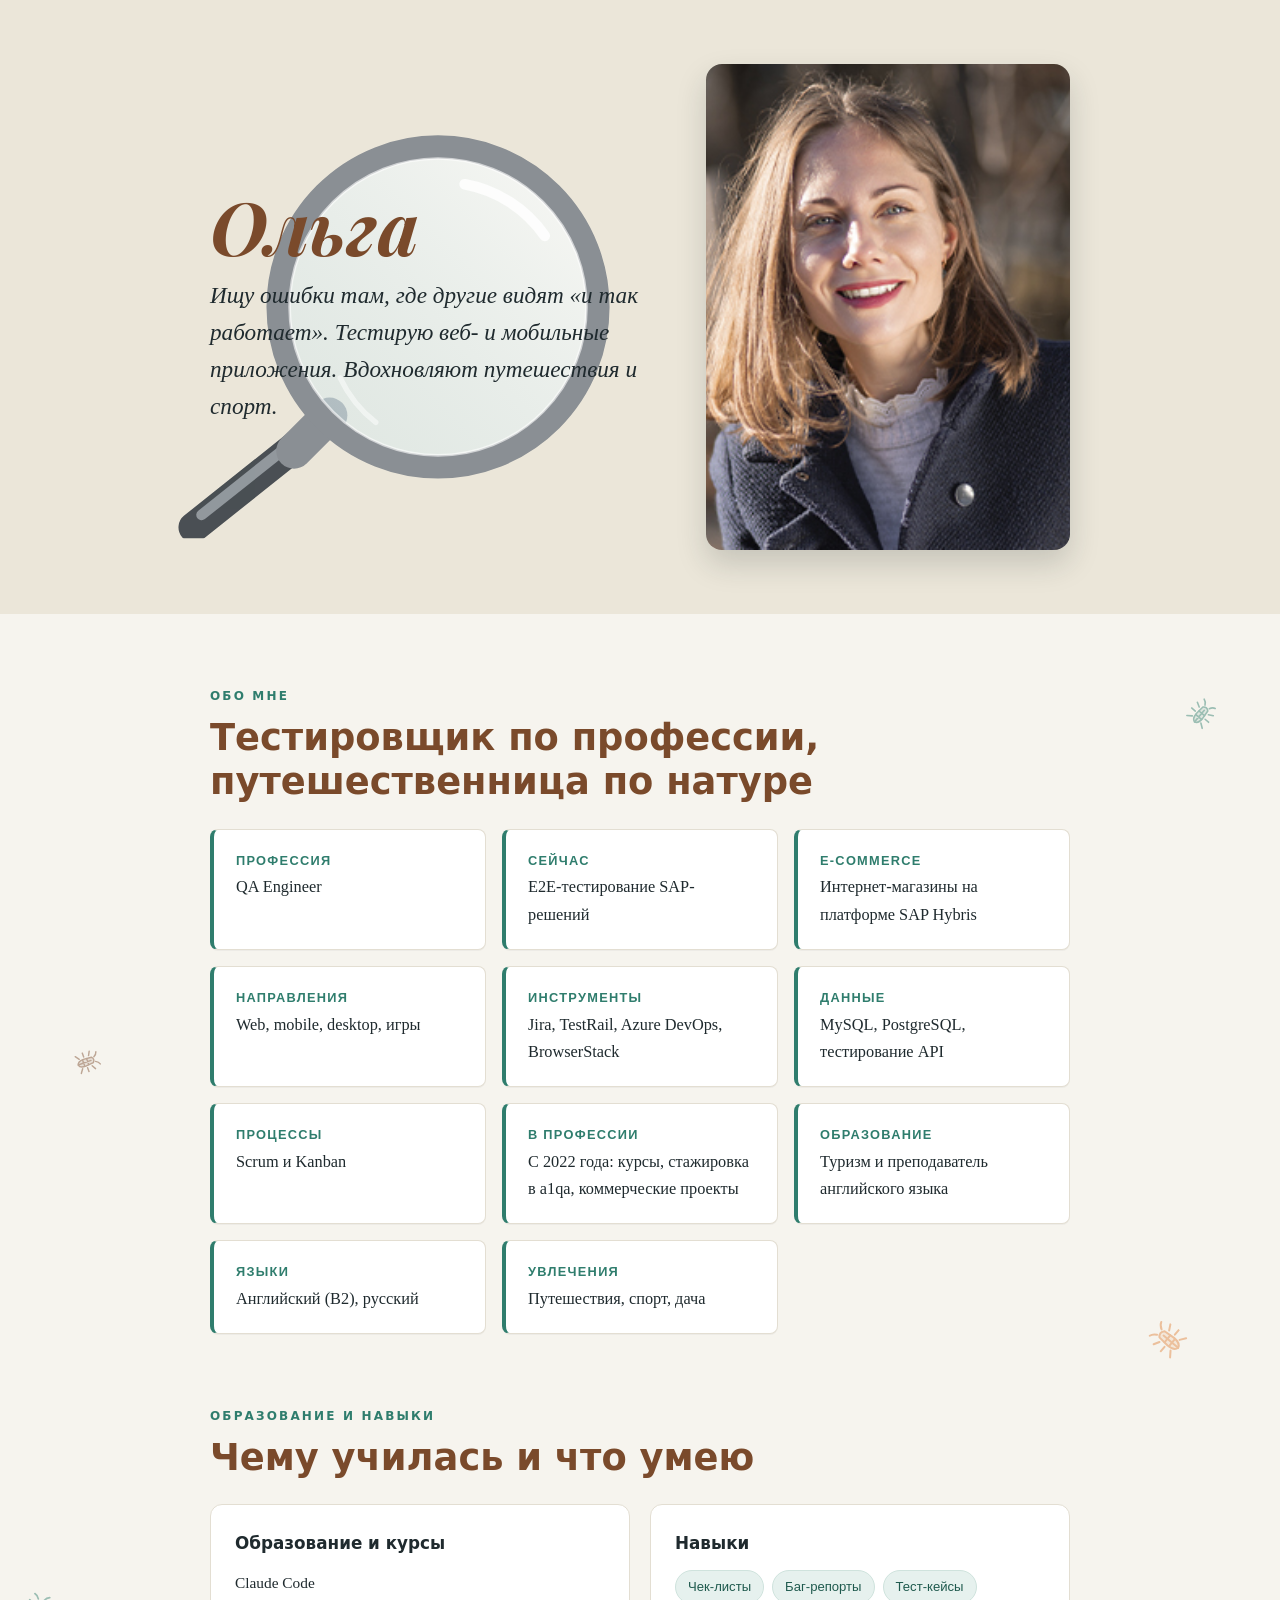
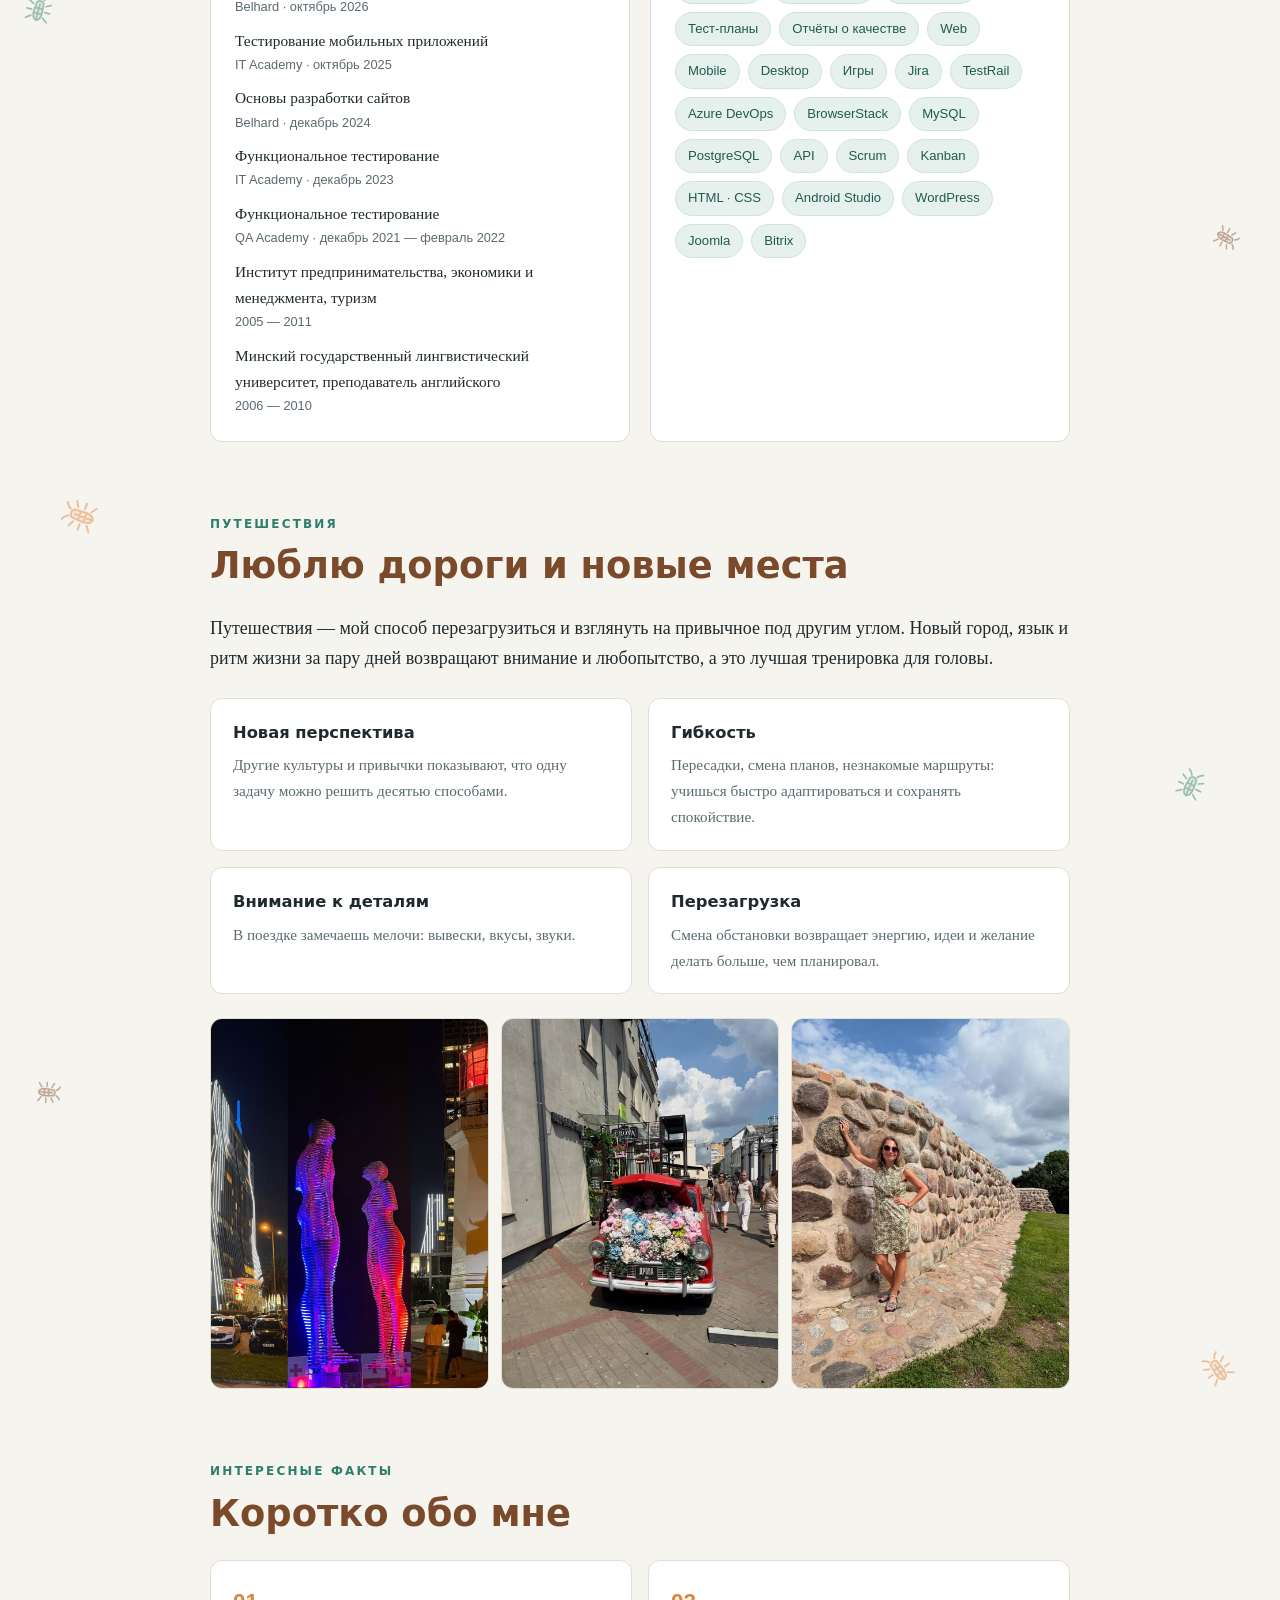
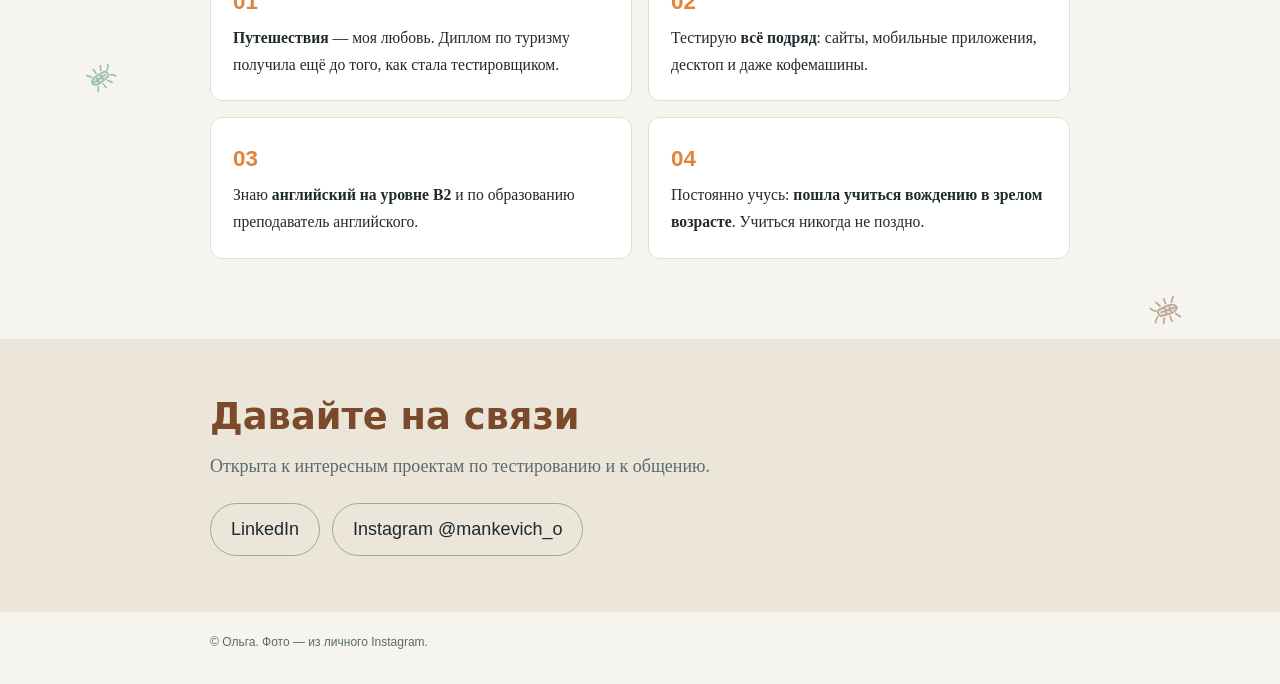
==== index.html @ 6c781367 "Add personal site Co-Authored-By: Claude Sonnet 5.5 <noreply@anthropic.com>" ====
<!doctype html>
<html lang="ru">
<head>
<meta charset="utf-8">
<meta name="viewport" content="width=device-width, initial-scale=1">
<title>Ольга — QA Engineer</title>
<meta name="description" content="Ольга: QA-инженер, тестирование SAP и e-commerce. Люблю путешествия, воспитываю детей и делаю проект для детей.">
<link rel="preconnect" href="https://fonts.googleapis.com"><link href="https://fonts.googleapis.com/css2?family=Playfair+Display:ital,wght@1,700&display=swap" rel="stylesheet">
<style>
:root{
  --accent:#2f7d6d;
  --accent-2:#e0833b;
  --brown:#7a4a2b;
  --ink:#1f2a2e;
  --muted:#5b6a6f;
  --paper:#f6f4ee;
  --card:#ffffff;
  --line:#e3ded2;
}
*{box-sizing:border-box;margin:0;padding:0}
html{scroll-behavior:smooth}
body{
  font-family:Georgia,"Times New Roman",serif;
  background:var(--paper);color:var(--ink);
  line-height:1.7;font-size:18px;-webkit-font-smoothing:antialiased;
  position:relative;
}
.bugs{position:absolute;inset:0;overflow:hidden;pointer-events:none;z-index:-1}
.deco{position:absolute;opacity:.45}
h1,h2,h3,.sans{font-family:"Segoe UI",system-ui,-apple-system,Helvetica,Arial,sans-serif}
img{display:block;max-width:100%}
a{color:var(--accent)}
.wrap{max-width:900px;margin:0 auto;padding:0 20px}
section{padding:72px 0 0}
.eyebrow{
  font-family:"Segoe UI",system-ui,sans-serif;text-transform:uppercase;
  letter-spacing:.18em;font-size:.75rem;color:var(--accent);font-weight:600;margin-bottom:10px;
}
h2{font-size:clamp(1.7rem,4vw,2.3rem);line-height:1.2;margin-bottom:24px;font-weight:700;color:var(--brown)}
p+p{margin-top:1em}

/* hero */
.hero{background:#ebe6d9;color:var(--ink)}
.hero .wrap{
  display:grid;grid-template-columns:1.25fr 1fr;gap:40px;align-items:center;
  padding-top:64px;padding-bottom:64px;
}
.hero .eyebrow{color:var(--accent)}
.hero h1{color:var(--brown);font-family:"Playfair Display",Georgia,"Times New Roman",serif;font-style:italic;font-size:clamp(2.8rem,8vw,4.6rem);line-height:1;font-weight:700;letter-spacing:.01em;margin-bottom:14px;position:relative}
.hero .maiden{font-family:"Segoe UI",sans-serif;color:#b9c7c9;margin-bottom:18px}
.hero .lead{font-style:italic;font-size:clamp(1.2rem,2.8vw,1.45rem);line-height:1.6;color:var(--ink);max-width:32em}
.tags{margin-top:24px;display:flex;flex-wrap:wrap;gap:10px}
.tag{
  padding:7px 15px;border:1px solid rgba(31,42,46,.25);border-radius:999px;
  font-family:"Segoe UI",sans-serif;font-size:.85rem;background:rgba(255,255,255,.7);
}
.hero-text{position:relative;padding:34px 0}
.hero-text>h1,.hero-text>.lead{position:relative;z-index:1}
.lens{position:absolute;left:50%;top:50%;width:min(480px,118%);height:auto;transform:translate(-57.4%,-44.7%);z-index:0;pointer-events:none}
.portrait{border-radius:16px;overflow:hidden;aspect-ratio:3/4;box-shadow:0 14px 30px rgba(31,42,46,.18)}
.portrait img{width:100%;height:100%;object-fit:cover}

/* about */
.about-grid{display:grid;grid-template-columns:1.4fr 1fr;gap:36px;align-items:start}
.traits{list-style:none;display:grid;gap:12px}
.traits li{
  background:var(--card);border:1px solid var(--line);border-left:4px solid var(--accent);
  padding:14px 18px;border-radius:8px;font-size:1rem;
}
.about-blocks{grid-template-columns:repeat(3,1fr);gap:16px}
.about-blocks li{padding:20px 22px;font-size:1.02rem;box-shadow:0 1px 0 rgba(31,42,46,.04)}
.traits b{font-family:"Segoe UI",sans-serif;display:block;font-size:.8rem;
  text-transform:uppercase;letter-spacing:.1em;color:var(--accent);margin-bottom:2px}

/* experience */
.timeline{list-style:none;border-left:2px solid var(--line);padding-left:24px}
.timeline li{position:relative;margin-bottom:26px}
.timeline li::before{
  content:"";position:absolute;left:-32px;top:.6em;width:12px;height:12px;border-radius:50%;
  background:var(--accent);border:3px solid var(--paper);box-sizing:content-box;
}
.timeline .when{font-family:"Segoe UI",sans-serif;font-size:.82rem;color:var(--accent);font-weight:700;letter-spacing:.04em}
.timeline h3{font-size:1.15rem;margin:2px 0 4px}
.timeline p{font-size:.98rem;color:var(--muted)}

/* two columns: education / skills */
.cols{display:grid;grid-template-columns:1fr 1fr;gap:20px}
.card{background:var(--card);border:1px solid var(--line);border-radius:12px;padding:24px}
.card h3{font-size:1.05rem;margin-bottom:12px}
.card ul{list-style:none;display:grid;gap:10px;font-size:.96rem}
.card li small{display:block;font-family:"Segoe UI",sans-serif;color:var(--muted);font-size:.8rem}
.chips{display:flex;flex-wrap:wrap;gap:8px}
.chip{
  font-family:"Segoe UI",sans-serif;font-size:.82rem;padding:5px 12px;border-radius:999px;
  background:#e6f1ee;color:#1f5a4e;border:1px solid #cfe3dd;
}

.perks{display:grid;grid-template-columns:repeat(2,1fr);gap:16px;margin:24px 0}
.perks .card{padding:20px 22px}
.perks .card h3{font-size:1.02rem;margin-bottom:6px}
.perks .card p{font-size:.95rem;color:var(--muted)}

/* gallery */
.gallery{display:grid;grid-template-columns:repeat(3,1fr);gap:12px}
.gallery figure{border-radius:12px;overflow:hidden;background:var(--card);border:1px solid var(--line)}
.gallery img{width:100%;aspect-ratio:3/4;object-fit:cover}
.gallery figcaption{font-family:"Segoe UI",sans-serif;font-size:.8rem;color:var(--muted);padding:8px 10px}
.wide-photo{margin-top:28px;display:grid;grid-template-columns:1fr 1fr;gap:12px}
.wide-photo figure{border-radius:12px;overflow:hidden;border:1px solid var(--line);background:var(--card)}
.wide-photo img{width:100%;aspect-ratio:3/4;object-fit:cover}
.wide-photo figcaption{font-family:"Segoe UI",sans-serif;font-size:.8rem;color:var(--muted);padding:8px 10px}

/* facts */
.facts{display:grid;grid-template-columns:repeat(2,1fr);gap:16px;list-style:none;counter-reset:f}
.facts li{
  counter-increment:f;background:var(--card);border:1px solid var(--line);
  border-radius:12px;padding:22px;font-size:.98rem;
}
.facts li::before{
  content:counter(f,decimal-leading-zero);font-family:"Segoe UI",sans-serif;
  font-weight:800;color:var(--accent-2);font-size:1.4rem;display:block;margin-bottom:4px;
}

/* contacts */
.contacts{
  margin-top:80px;background:#ebe6d9;color:var(--ink);padding:56px 0;
}
.contacts h2{margin-bottom:12px}
.contacts p{color:var(--muted)}
.links{margin-top:22px;display:flex;flex-wrap:wrap;gap:12px}
.links a{
  font-family:"Segoe UI",sans-serif;text-decoration:none;color:var(--ink);
  border:1px solid rgba(31,42,46,.35);padding:10px 20px;border-radius:999px;
}
.links a:hover{background:var(--accent);border-color:var(--accent);color:#fff}
footer.note{padding:20px 0 32px;font-family:"Segoe UI",sans-serif;font-size:.75rem;color:var(--muted)}

@media (max-width:760px){
  body{font-size:17px}
  section{padding-top:56px}
  .hero .wrap,.about-grid,.cols,.facts{grid-template-columns:1fr}
  .about-blocks{grid-template-columns:repeat(2,1fr)}
  .perks{grid-template-columns:1fr}
  .portrait{max-width:320px}
  .lens{width:125%}
  .gallery{grid-template-columns:repeat(2,1fr)}
  .deco-extra{display:none}
}
</style>
</head>
<body>

<svg width="0" height="0" style="position:absolute" aria-hidden="true">
  <symbol id="bug" viewBox="0 0 60 70">
    <g fill="none" stroke="currentColor" stroke-width="4" stroke-linecap="round" stroke-linejoin="round">
      <path d="M23 15 Q19 7 12 5 M37 15 Q41 7 48 5"/>
      <path d="M15 28 L4 22 M14 42 L2 42 M16 56 L5 64 M45 28 L56 22 M46 42 L58 42 M44 56 L55 64"/>
      <path d="M22 22 Q30 14 38 22 L40 45 Q40 62 30 64 Q20 62 20 45 Z" fill="currentColor" fill-opacity=".25"/>
      <path d="M21 36 H39 M21 48 H39 M30 26 V64"/>
    </g>
  </symbol>
</svg>
<div class="bugs" aria-hidden="true">
  <svg class="deco" style="top:13%;left:3%;width:28px;height:32px;transform:rotate(-25deg);color:#e0833b" viewBox="0 0 60 70" aria-hidden="true"><use href="#bug"/></svg>
  <svg class="deco deco-extra" style="top:18%;left:93%;width:24px;height:28px;transform:rotate(40deg);color:#2f7d6d" viewBox="0 0 60 70" aria-hidden="true"><use href="#bug"/></svg>
  <svg class="deco" style="top:27%;left:6%;width:22px;height:25px;transform:rotate(70deg);color:#7a4a2b" viewBox="0 0 60 70" aria-hidden="true"><use href="#bug"/></svg>
  <svg class="deco deco-extra" style="top:34%;left:90%;width:30px;height:35px;transform:rotate(-50deg);color:#e0833b" viewBox="0 0 60 70" aria-hidden="true"><use href="#bug"/></svg>
  <svg class="deco" style="top:41%;left:2%;width:26px;height:30px;transform:rotate(15deg);color:#2f7d6d" viewBox="0 0 60 70" aria-hidden="true"><use href="#bug"/></svg>
  <svg class="deco deco-extra" style="top:47%;left:95%;width:22px;height:25px;transform:rotate(120deg);color:#7a4a2b" viewBox="0 0 60 70" aria-hidden="true"><use href="#bug"/></svg>
  <svg class="deco" style="top:54%;left:5%;width:30px;height:35px;transform:rotate(-70deg);color:#e0833b" viewBox="0 0 60 70" aria-hidden="true"><use href="#bug"/></svg>
  <svg class="deco deco-extra" style="top:61%;left:92%;width:26px;height:30px;transform:rotate(25deg);color:#2f7d6d" viewBox="0 0 60 70" aria-hidden="true"><use href="#bug"/></svg>
  <svg class="deco" style="top:69%;left:3%;width:22px;height:25px;transform:rotate(95deg);color:#7a4a2b" viewBox="0 0 60 70" aria-hidden="true"><use href="#bug"/></svg>
  <svg class="deco deco-extra" style="top:76%;left:94%;width:28px;height:32px;transform:rotate(-35deg);color:#e0833b" viewBox="0 0 60 70" aria-hidden="true"><use href="#bug"/></svg>
  <svg class="deco" style="top:84%;left:7%;width:24px;height:28px;transform:rotate(55deg);color:#2f7d6d" viewBox="0 0 60 70" aria-hidden="true"><use href="#bug"/></svg>
  <svg class="deco deco-extra" style="top:90%;left:90%;width:26px;height:30px;transform:rotate(-110deg);color:#7a4a2b" viewBox="0 0 60 70" aria-hidden="true"><use href="#bug"/></svg>
</div>

<header class="hero">
  <div class="wrap">
    <div class="hero-text">
      <svg class="lens" viewBox="0 0 540 470" aria-hidden="true">
        <defs>
          <linearGradient id="glass" x1="0" y1="0" x2="1" y2="1">
            <stop offset="0" stop-color="#ffffff" stop-opacity=".75"/>
            <stop offset="1" stop-color="#cfe6ea" stop-opacity=".45"/>
          </linearGradient>
        </defs>
        <g transform="translate(540,0) scale(-1,1)">
          <path d="M372 352 L505 458" stroke="#4a4f54" stroke-width="34" stroke-linecap="round"/>
          <path d="M388 358 L496 444" stroke="#9aa0a6" stroke-width="12" stroke-linecap="round" opacity=".9"/>
          <path d="M352 332 L392 372" stroke="#8a8f94" stroke-width="40" stroke-linecap="round"/>
          <circle cx="230" cy="210" r="180" fill="url(#glass)" stroke="#8a8f94" stroke-width="26"/>
          <circle cx="230" cy="210" r="167" fill="none" stroke="#fff" stroke-width="3" opacity=".6"/>
          <path d="M110 130 A140 140 0 0 1 200 72" fill="none" stroke="#fff" stroke-width="12" stroke-linecap="round" opacity=".85"/>
          <path d="M300 340 A140 140 0 0 0 340 290" fill="none" stroke="#fff" stroke-width="6" stroke-linecap="round" opacity=".5"/>
        </g>
      </svg>
      <h1>Ольга</h1>
      <p class="lead">Ищу ошибки там, где другие видят «и так работает». Тестирую веб- и мобильные приложения. Вдохновляют путешествия и спорт.</p>
    </div>
    <div class="portrait"><img src="images/olga.jpg" alt="Ольга"></div>
  </div>
</header>

<main class="wrap">

<section id="about">
  <div class="eyebrow">Обо мне</div>
  <h2>Тестировщик по профессии, путешественница по натуре</h2>
  <ul class="traits about-blocks">
      <li><b>Профессия</b>QA Engineer</li>
      <li><b>Сейчас</b>E2E-тестирование SAP-решений</li>
      <li><b>E-commerce</b>Интернет-магазины на платформе SAP Hybris</li>
      <li><b>Направления</b>Web, mobile, desktop, игры</li>
      <li><b>Инструменты</b>Jira, TestRail, Azure DevOps, BrowserStack</li>
      <li><b>Данные</b>MySQL, PostgreSQL, тестирование API</li>
      <li><b>Процессы</b>Scrum и Kanban</li>
      <li><b>В профессии</b>С 2022 года: курсы, стажировка в a1qa, коммерческие проекты</li>
      <li><b>Образование</b>Туризм и преподаватель английского языка</li>
      <li><b>Языки</b>Английский (B2), русский</li>
      <li><b>Увлечения</b>Путешествия, спорт, дача</li>
  </ul>
</section>

<section id="skills">
  <div class="eyebrow">Образование и навыки</div>
  <h2>Чему училась и что умею</h2>
  <div class="cols">
    <div class="card">
      <h3>Образование и курсы</h3>
      <ul>
        <li>Claude Code <small>Belhard · октябрь 2026</small></li>
        <li>Тестирование мобильных приложений <small>IT Academy · октябрь 2025</small></li>
        <li>Основы разработки сайтов <small>Belhard · декабрь 2024</small></li>
        <li>Функциональное тестирование <small>IT Academy · декабрь 2023</small></li>
        <li>Функциональное тестирование <small>QA Academy · декабрь 2021 — февраль 2022</small></li>
        <li>Институт предпринимательства, экономики и менеджмента, туризм <small>2005 — 2011</small></li>
        <li>Минский государственный лингвистический университет, преподаватель английского <small>2006 — 2010</small></li>
      </ul>
    </div>
    <div class="card">
      <h3>Навыки</h3>
      <div class="chips">
        <span class="chip">Чек-листы</span>
        <span class="chip">Баг-репорты</span>
        <span class="chip">Тест-кейсы</span>
        <span class="chip">Тест-планы</span>
        <span class="chip">Отчёты о качестве</span>
        <span class="chip">Web</span>
        <span class="chip">Mobile</span>
        <span class="chip">Desktop</span>
        <span class="chip">Игры</span>
        <span class="chip">Jira</span>
        <span class="chip">TestRail</span>
        <span class="chip">Azure DevOps</span>
        <span class="chip">BrowserStack</span>
        <span class="chip">MySQL</span>
        <span class="chip">PostgreSQL</span>
        <span class="chip">API</span>
        <span class="chip">Scrum</span>
        <span class="chip">Kanban</span>
        <span class="chip">HTML · CSS</span>
        <span class="chip">Android Studio</span>
        <span class="chip">WordPress</span>
        <span class="chip">Joomla</span>
        <span class="chip">Bitrix</span>
      </div>
    </div>
  </div>
</section>

<section id="travel">
  <div class="eyebrow">Путешествия</div>
  <h2>Люблю дороги и новые места</h2>
  <p>Путешествия — мой способ перезагрузиться и взглянуть на привычное под другим углом. Новый город, язык и ритм жизни за пару дней возвращают внимание и любопытство, а это лучшая тренировка для головы.</p>
  <div class="perks">
    <article class="card"><h3>Новая перспектива</h3><p>Другие культуры и привычки показывают, что одну задачу можно решить десятью способами.</p></article>
    <article class="card"><h3>Гибкость</h3><p>Пересадки, смена планов, незнакомые маршруты: учишься быстро адаптироваться и сохранять спокойствие.</p></article>
    <article class="card"><h3>Внимание к деталям</h3><p>В поездке замечаешь мелочи: вывески, вкусы, звуки.</p></article>
    <article class="card"><h3>Перезагрузка</h3><p>Смена обстановки возвращает энергию, идеи и желание делать больше, чем планировал.</p></article>
  </div>
  <div class="gallery">
    <figure><img src="images/night-city.png" alt="Вечерний город: отель, скульптура и маяк в подсветке"></figure>
    <figure><img src="images/insta/photo1.jpg" alt="Красный ретро-автомобиль, украшенный цветами"></figure>
    <figure><img src="images/insta/photo9.jpg" alt="Ольга у каменной стены"></figure>
  </div>
</section>

<section id="facts">
  <div class="eyebrow">Интересные факты</div>
  <h2>Коротко обо мне</h2>
  <ul class="facts">
    <li><strong>Путешествия</strong> — моя любовь. Диплом по туризму получила ещё до того, как стала тестировщиком.</li>
    <li>Тестирую <strong>всё подряд</strong>: сайты, мобильные приложения, десктоп и даже кофемашины.</li>
    <li>Знаю <strong>английский на уровне B2</strong> и по образованию преподаватель английского.</li>
    <li>Постоянно учусь: <strong>пошла учиться вождению в зрелом возрасте</strong>. Учиться никогда не поздно.</li>
  </ul>
</section>

</main>

<div class="contacts">
  <div class="wrap">
    <h2>Давайте на связи</h2>
    <p>Открыта к интересным проектам по тестированию и к общению.</p>
    <div class="links">
      <a href="https://www.linkedin.com/in/olga-evliushina-b99306241" target="_blank" rel="noopener">LinkedIn</a>
      <a href="https://www.instagram.com/mankevich_o/" target="_blank" rel="noopener">Instagram @mankevich_o</a>
    </div>
  </div>
</div>

<footer class="note"><div class="wrap">© Ольга. Фото — из личного Instagram.</div></footer>

</body>
</html>
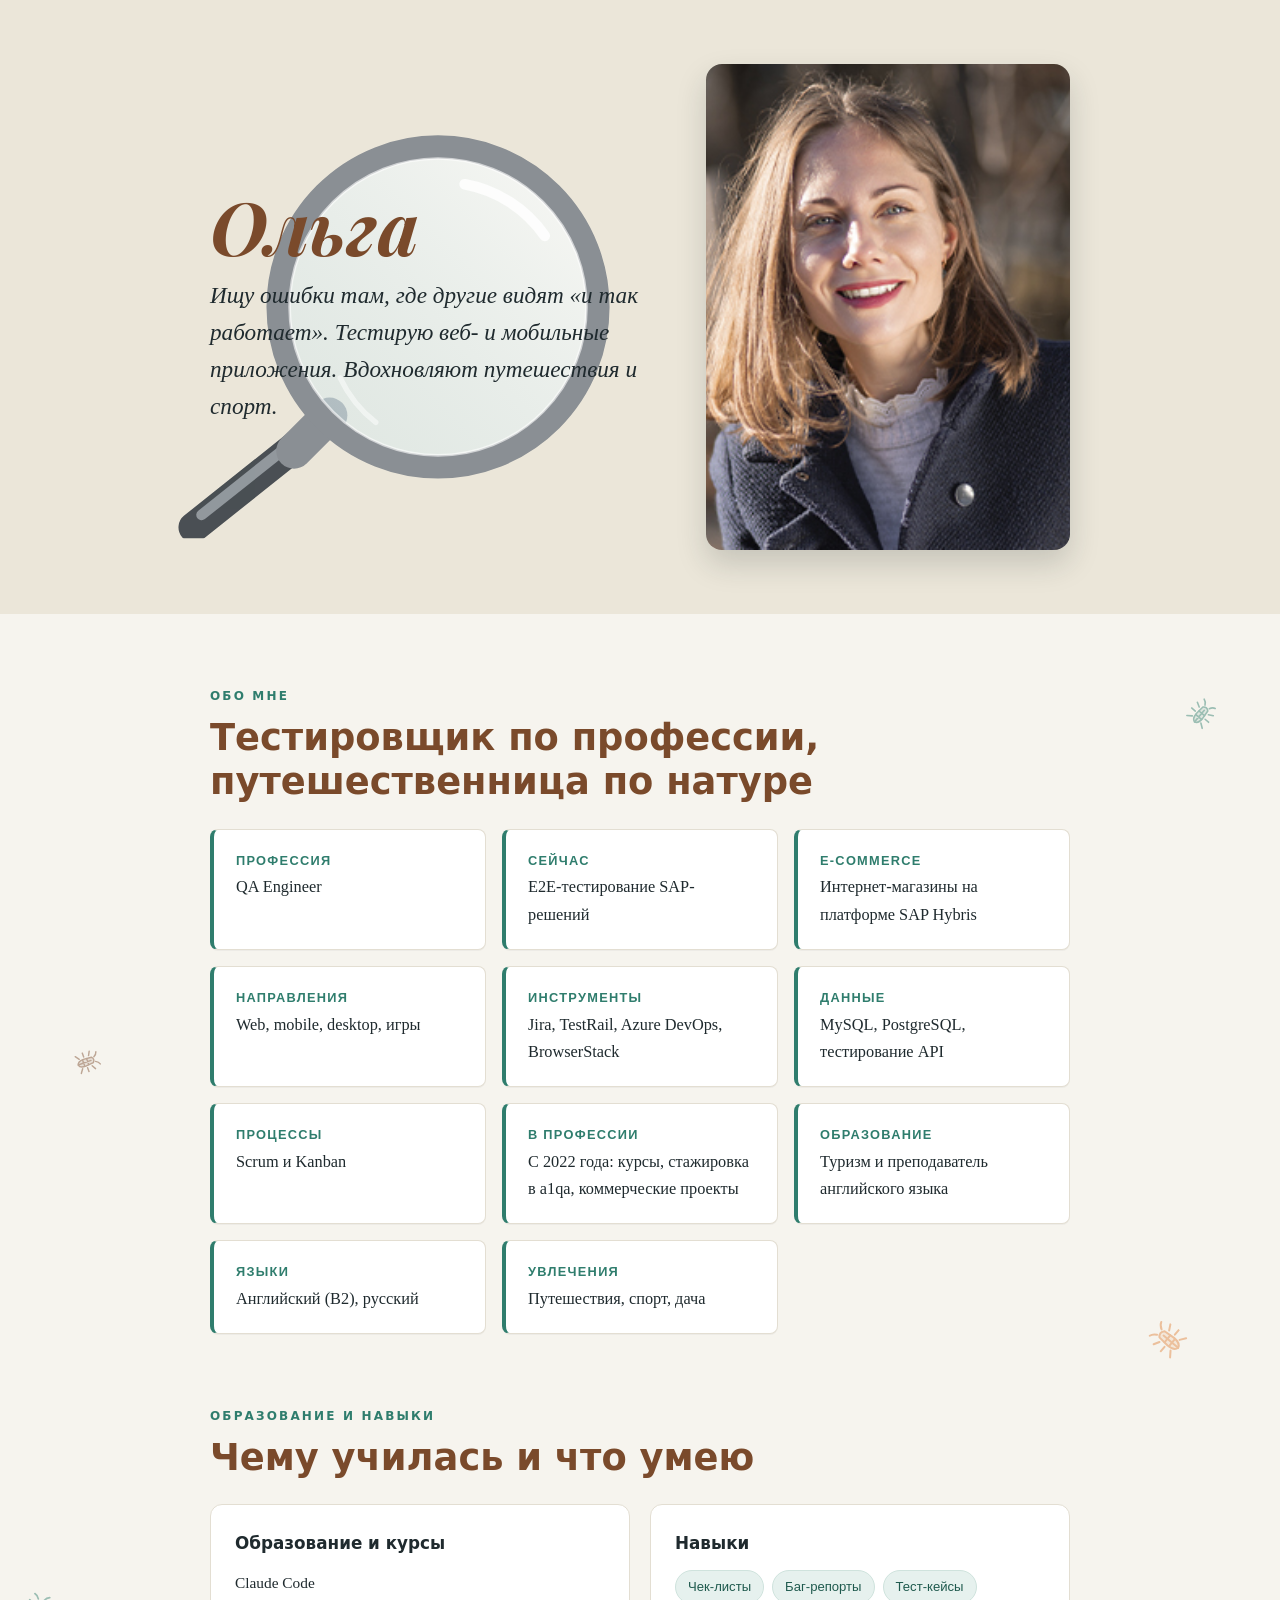
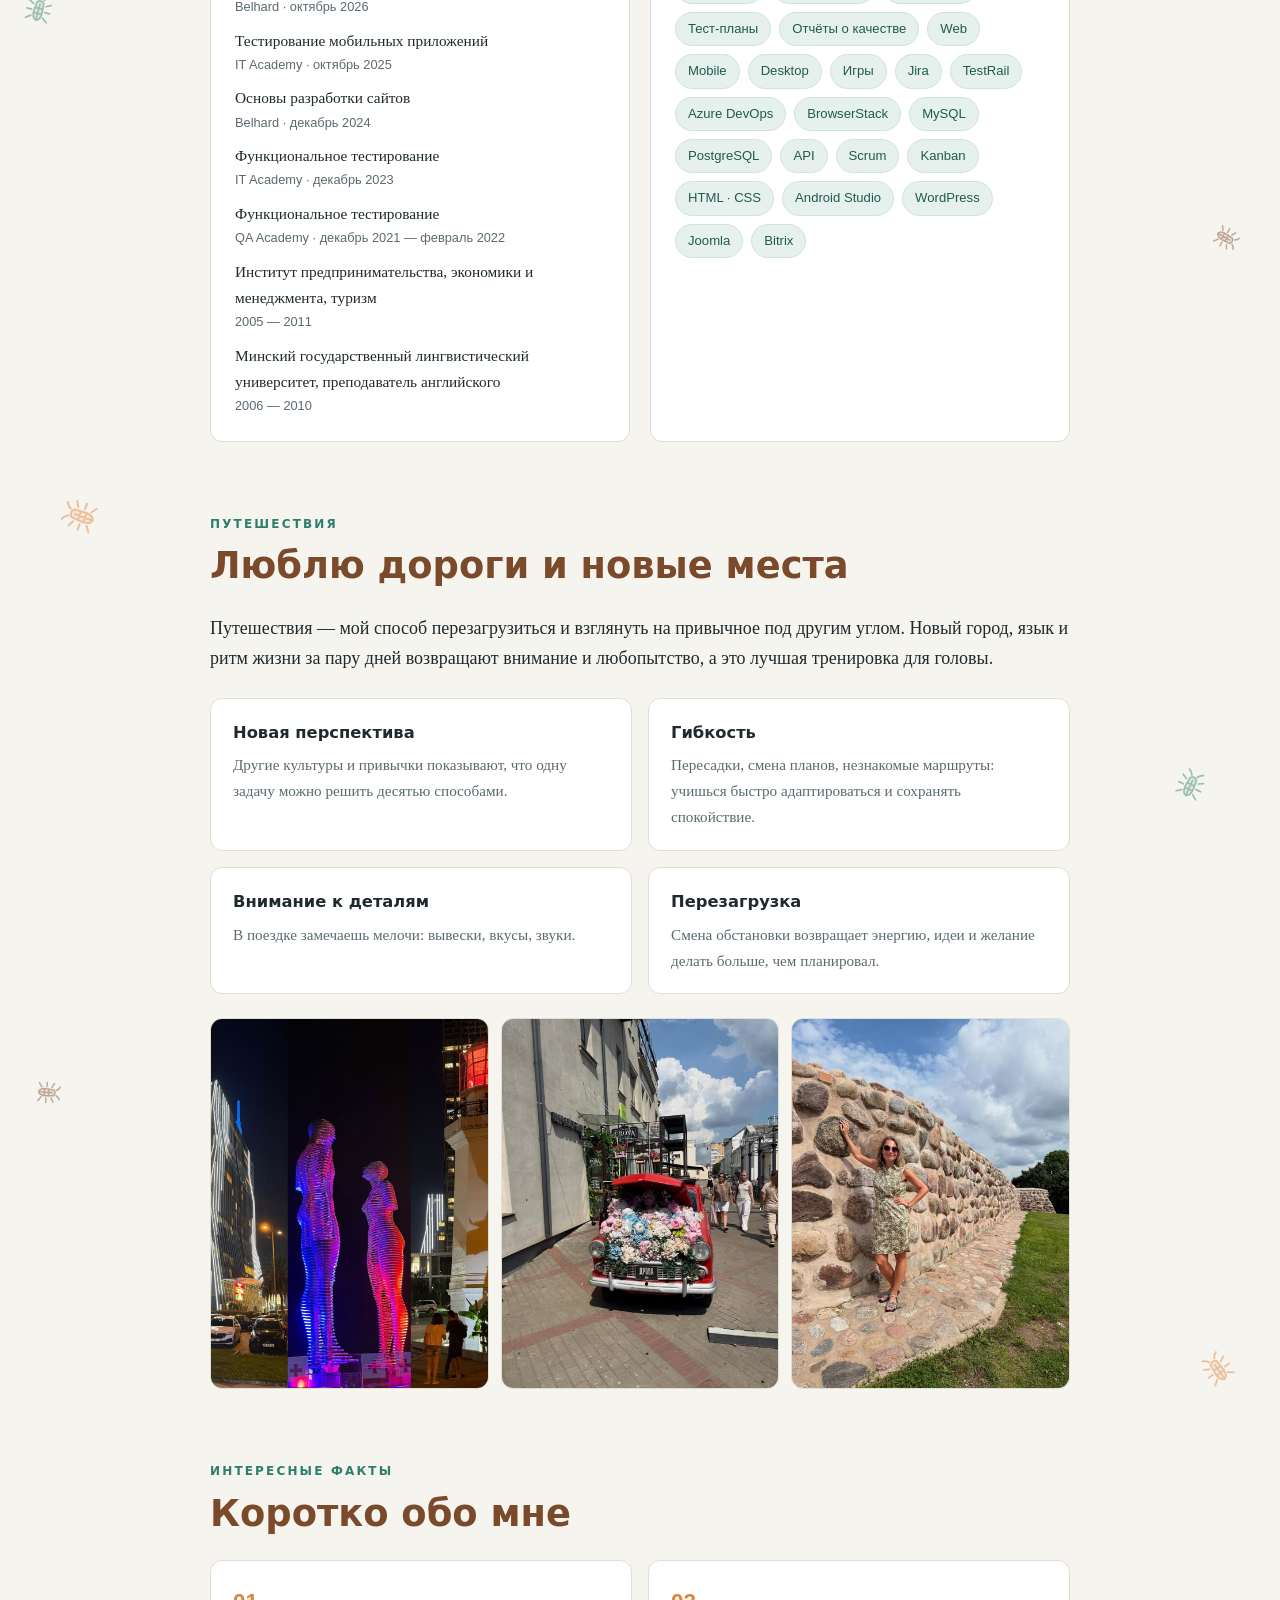
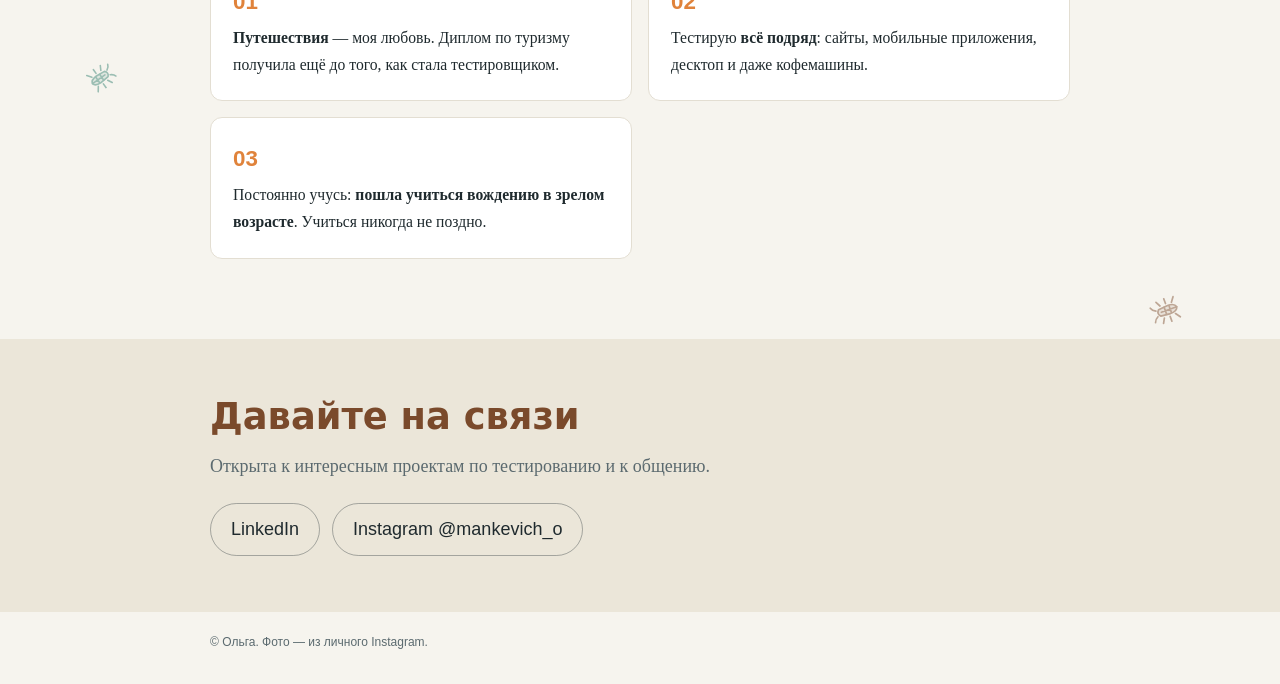
==== commit 39e127ac: "Remove English fact from facts block Co-Authored-By: Claude Sonnet 5.5 <noreply@anthropic.com>" ====
--- a/index.html
+++ b/index.html
@@ -292,7 +292,6 @@
   <ul class="facts">
     <li><strong>Путешествия</strong> — моя любовь. Диплом по туризму получила ещё до того, как стала тестировщиком.</li>
     <li>Тестирую <strong>всё подряд</strong>: сайты, мобильные приложения, десктоп и даже кофемашины.</li>
-    <li>Знаю <strong>английский на уровне B2</strong> и по образованию преподаватель английского.</li>
     <li>Постоянно учусь: <strong>пошла учиться вождению в зрелом возрасте</strong>. Учиться никогда не поздно.</li>
   </ul>
 </section>
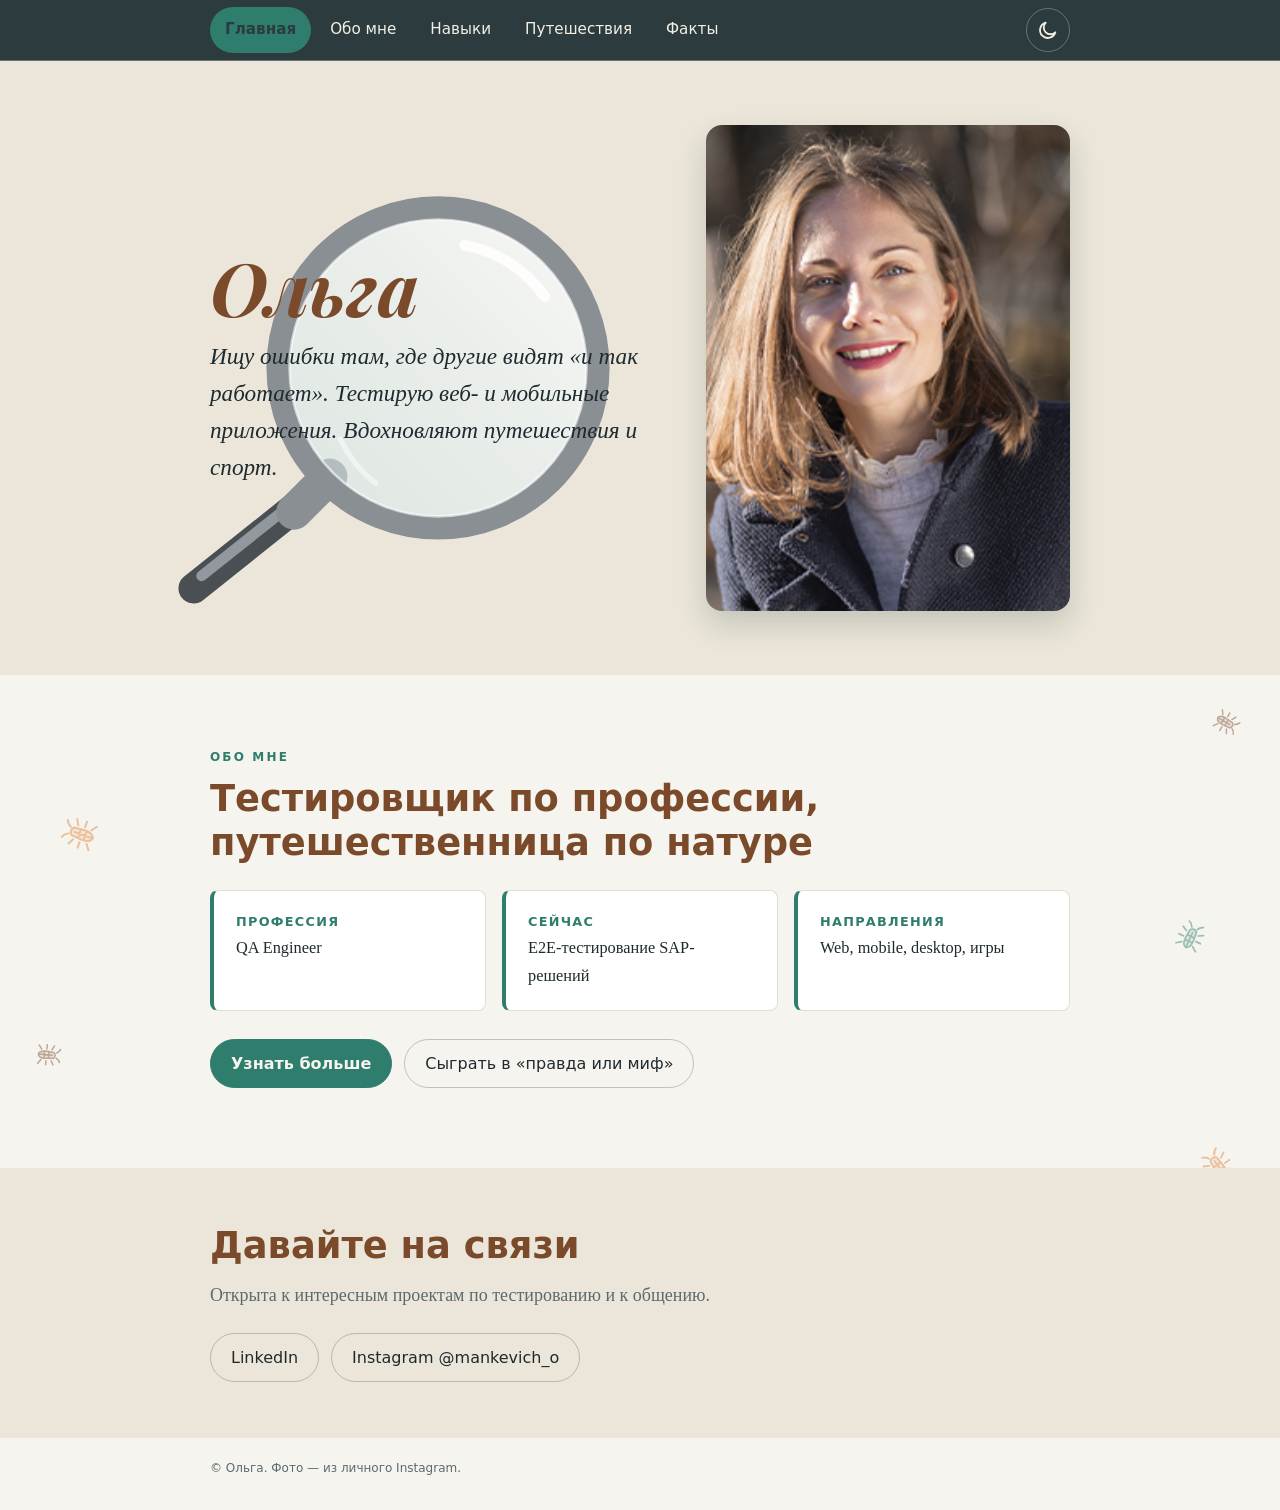
==== commit c43190e0: "Multi-page site: menu, dark theme, true-or-myth game, interactive lens Co-Authored-By: Claude Sonnet" ====
--- a/index.html
+++ b/index.html
@@ -4,181 +4,34 @@
 <meta charset="utf-8">
 <meta name="viewport" content="width=device-width, initial-scale=1">
 <title>Ольга — QA Engineer</title>
-<meta name="description" content="Ольга: QA-инженер, тестирование SAP и e-commerce. Люблю путешествия, воспитываю детей и делаю проект для детей.">
+<meta name="description" content="Ольга: QA-инженер, тестирование SAP и e-commerce. Люблю путешествия, мама двойняшек.">
+<script>try{var d=document.documentElement,t=localStorage.getItem('theme');if(!t)t=matchMedia('(prefers-color-scheme: dark)').matches?'dark':'light';d.dataset.theme=t}catch(e){}document.documentElement.classList.add('js')</script>
 <link rel="preconnect" href="https://fonts.googleapis.com"><link href="https://fonts.googleapis.com/css2?family=Playfair+Display:ital,wght@1,700&display=swap" rel="stylesheet">
-<style>
-:root{
-  --accent:#2f7d6d;
-  --accent-2:#e0833b;
-  --brown:#7a4a2b;
-  --ink:#1f2a2e;
-  --muted:#5b6a6f;
-  --paper:#f6f4ee;
-  --card:#ffffff;
-  --line:#e3ded2;
-}
-*{box-sizing:border-box;margin:0;padding:0}
-html{scroll-behavior:smooth}
-body{
-  font-family:Georgia,"Times New Roman",serif;
-  background:var(--paper);color:var(--ink);
-  line-height:1.7;font-size:18px;-webkit-font-smoothing:antialiased;
-  position:relative;
-}
-.bugs{position:absolute;inset:0;overflow:hidden;pointer-events:none;z-index:-1}
-.deco{position:absolute;opacity:.45}
-h1,h2,h3,.sans{font-family:"Segoe UI",system-ui,-apple-system,Helvetica,Arial,sans-serif}
-img{display:block;max-width:100%}
-a{color:var(--accent)}
-.wrap{max-width:900px;margin:0 auto;padding:0 20px}
-section{padding:72px 0 0}
-.eyebrow{
-  font-family:"Segoe UI",system-ui,sans-serif;text-transform:uppercase;
-  letter-spacing:.18em;font-size:.75rem;color:var(--accent);font-weight:600;margin-bottom:10px;
-}
-h2{font-size:clamp(1.7rem,4vw,2.3rem);line-height:1.2;margin-bottom:24px;font-weight:700;color:var(--brown)}
-p+p{margin-top:1em}
-
-/* hero */
-.hero{background:#ebe6d9;color:var(--ink)}
-.hero .wrap{
-  display:grid;grid-template-columns:1.25fr 1fr;gap:40px;align-items:center;
-  padding-top:64px;padding-bottom:64px;
-}
-.hero .eyebrow{color:var(--accent)}
-.hero h1{color:var(--brown);font-family:"Playfair Display",Georgia,"Times New Roman",serif;font-style:italic;font-size:clamp(2.8rem,8vw,4.6rem);line-height:1;font-weight:700;letter-spacing:.01em;margin-bottom:14px;position:relative}
-.hero .maiden{font-family:"Segoe UI",sans-serif;color:#b9c7c9;margin-bottom:18px}
-.hero .lead{font-style:italic;font-size:clamp(1.2rem,2.8vw,1.45rem);line-height:1.6;color:var(--ink);max-width:32em}
-.tags{margin-top:24px;display:flex;flex-wrap:wrap;gap:10px}
-.tag{
-  padding:7px 15px;border:1px solid rgba(31,42,46,.25);border-radius:999px;
-  font-family:"Segoe UI",sans-serif;font-size:.85rem;background:rgba(255,255,255,.7);
-}
-.hero-text{position:relative;padding:34px 0}
-.hero-text>h1,.hero-text>.lead{position:relative;z-index:1}
-.lens{position:absolute;left:50%;top:50%;width:min(480px,118%);height:auto;transform:translate(-57.4%,-44.7%);z-index:0;pointer-events:none}
-.portrait{border-radius:16px;overflow:hidden;aspect-ratio:3/4;box-shadow:0 14px 30px rgba(31,42,46,.18)}
-.portrait img{width:100%;height:100%;object-fit:cover}
-
-/* about */
-.about-grid{display:grid;grid-template-columns:1.4fr 1fr;gap:36px;align-items:start}
-.traits{list-style:none;display:grid;gap:12px}
-.traits li{
-  background:var(--card);border:1px solid var(--line);border-left:4px solid var(--accent);
-  padding:14px 18px;border-radius:8px;font-size:1rem;
-}
-.about-blocks{grid-template-columns:repeat(3,1fr);gap:16px}
-.about-blocks li{padding:20px 22px;font-size:1.02rem;box-shadow:0 1px 0 rgba(31,42,46,.04)}
-.traits b{font-family:"Segoe UI",sans-serif;display:block;font-size:.8rem;
-  text-transform:uppercase;letter-spacing:.1em;color:var(--accent);margin-bottom:2px}
-
-/* experience */
-.timeline{list-style:none;border-left:2px solid var(--line);padding-left:24px}
-.timeline li{position:relative;margin-bottom:26px}
-.timeline li::before{
-  content:"";position:absolute;left:-32px;top:.6em;width:12px;height:12px;border-radius:50%;
-  background:var(--accent);border:3px solid var(--paper);box-sizing:content-box;
-}
-.timeline .when{font-family:"Segoe UI",sans-serif;font-size:.82rem;color:var(--accent);font-weight:700;letter-spacing:.04em}
-.timeline h3{font-size:1.15rem;margin:2px 0 4px}
-.timeline p{font-size:.98rem;color:var(--muted)}
-
-/* two columns: education / skills */
-.cols{display:grid;grid-template-columns:1fr 1fr;gap:20px}
-.card{background:var(--card);border:1px solid var(--line);border-radius:12px;padding:24px}
-.card h3{font-size:1.05rem;margin-bottom:12px}
-.card ul{list-style:none;display:grid;gap:10px;font-size:.96rem}
-.card li small{display:block;font-family:"Segoe UI",sans-serif;color:var(--muted);font-size:.8rem}
-.chips{display:flex;flex-wrap:wrap;gap:8px}
-.chip{
-  font-family:"Segoe UI",sans-serif;font-size:.82rem;padding:5px 12px;border-radius:999px;
-  background:#e6f1ee;color:#1f5a4e;border:1px solid #cfe3dd;
-}
-
-.perks{display:grid;grid-template-columns:repeat(2,1fr);gap:16px;margin:24px 0}
-.perks .card{padding:20px 22px}
-.perks .card h3{font-size:1.02rem;margin-bottom:6px}
-.perks .card p{font-size:.95rem;color:var(--muted)}
-
-/* gallery */
-.gallery{display:grid;grid-template-columns:repeat(3,1fr);gap:12px}
-.gallery figure{border-radius:12px;overflow:hidden;background:var(--card);border:1px solid var(--line)}
-.gallery img{width:100%;aspect-ratio:3/4;object-fit:cover}
-.gallery figcaption{font-family:"Segoe UI",sans-serif;font-size:.8rem;color:var(--muted);padding:8px 10px}
-.wide-photo{margin-top:28px;display:grid;grid-template-columns:1fr 1fr;gap:12px}
-.wide-photo figure{border-radius:12px;overflow:hidden;border:1px solid var(--line);background:var(--card)}
-.wide-photo img{width:100%;aspect-ratio:3/4;object-fit:cover}
-.wide-photo figcaption{font-family:"Segoe UI",sans-serif;font-size:.8rem;color:var(--muted);padding:8px 10px}
-
-/* facts */
-.facts{display:grid;grid-template-columns:repeat(2,1fr);gap:16px;list-style:none;counter-reset:f}
-.facts li{
-  counter-increment:f;background:var(--card);border:1px solid var(--line);
-  border-radius:12px;padding:22px;font-size:.98rem;
-}
-.facts li::before{
-  content:counter(f,decimal-leading-zero);font-family:"Segoe UI",sans-serif;
-  font-weight:800;color:var(--accent-2);font-size:1.4rem;display:block;margin-bottom:4px;
-}
-
-/* contacts */
-.contacts{
-  margin-top:80px;background:#ebe6d9;color:var(--ink);padding:56px 0;
-}
-.contacts h2{margin-bottom:12px}
-.contacts p{color:var(--muted)}
-.links{margin-top:22px;display:flex;flex-wrap:wrap;gap:12px}
-.links a{
-  font-family:"Segoe UI",sans-serif;text-decoration:none;color:var(--ink);
-  border:1px solid rgba(31,42,46,.35);padding:10px 20px;border-radius:999px;
-}
-.links a:hover{background:var(--accent);border-color:var(--accent);color:#fff}
-footer.note{padding:20px 0 32px;font-family:"Segoe UI",sans-serif;font-size:.75rem;color:var(--muted)}
-
-@media (max-width:760px){
-  body{font-size:17px}
-  section{padding-top:56px}
-  .hero .wrap,.about-grid,.cols,.facts{grid-template-columns:1fr}
-  .about-blocks{grid-template-columns:repeat(2,1fr)}
-  .perks{grid-template-columns:1fr}
-  .portrait{max-width:320px}
-  .lens{width:125%}
-  .gallery{grid-template-columns:repeat(2,1fr)}
-  .deco-extra{display:none}
-}
-</style>
+<link rel="stylesheet" href="style.css">
 </head>
 <body>
 
-<svg width="0" height="0" style="position:absolute" aria-hidden="true">
-  <symbol id="bug" viewBox="0 0 60 70">
-    <g fill="none" stroke="currentColor" stroke-width="4" stroke-linecap="round" stroke-linejoin="round">
-      <path d="M23 15 Q19 7 12 5 M37 15 Q41 7 48 5"/>
-      <path d="M15 28 L4 22 M14 42 L2 42 M16 56 L5 64 M45 28 L56 22 M46 42 L58 42 M44 56 L55 64"/>
-      <path d="M22 22 Q30 14 38 22 L40 45 Q40 62 30 64 Q20 62 20 45 Z" fill="currentColor" fill-opacity=".25"/>
-      <path d="M21 36 H39 M21 48 H39 M30 26 V64"/>
-    </g>
-  </symbol>
-</svg>
-<div class="bugs" aria-hidden="true">
-  <svg class="deco" style="top:13%;left:3%;width:28px;height:32px;transform:rotate(-25deg);color:#e0833b" viewBox="0 0 60 70" aria-hidden="true"><use href="#bug"/></svg>
-  <svg class="deco deco-extra" style="top:18%;left:93%;width:24px;height:28px;transform:rotate(40deg);color:#2f7d6d" viewBox="0 0 60 70" aria-hidden="true"><use href="#bug"/></svg>
-  <svg class="deco" style="top:27%;left:6%;width:22px;height:25px;transform:rotate(70deg);color:#7a4a2b" viewBox="0 0 60 70" aria-hidden="true"><use href="#bug"/></svg>
-  <svg class="deco deco-extra" style="top:34%;left:90%;width:30px;height:35px;transform:rotate(-50deg);color:#e0833b" viewBox="0 0 60 70" aria-hidden="true"><use href="#bug"/></svg>
-  <svg class="deco" style="top:41%;left:2%;width:26px;height:30px;transform:rotate(15deg);color:#2f7d6d" viewBox="0 0 60 70" aria-hidden="true"><use href="#bug"/></svg>
-  <svg class="deco deco-extra" style="top:47%;left:95%;width:22px;height:25px;transform:rotate(120deg);color:#7a4a2b" viewBox="0 0 60 70" aria-hidden="true"><use href="#bug"/></svg>
-  <svg class="deco" style="top:54%;left:5%;width:30px;height:35px;transform:rotate(-70deg);color:#e0833b" viewBox="0 0 60 70" aria-hidden="true"><use href="#bug"/></svg>
-  <svg class="deco deco-extra" style="top:61%;left:92%;width:26px;height:30px;transform:rotate(25deg);color:#2f7d6d" viewBox="0 0 60 70" aria-hidden="true"><use href="#bug"/></svg>
-  <svg class="deco" style="top:69%;left:3%;width:22px;height:25px;transform:rotate(95deg);color:#7a4a2b" viewBox="0 0 60 70" aria-hidden="true"><use href="#bug"/></svg>
-  <svg class="deco deco-extra" style="top:76%;left:94%;width:28px;height:32px;transform:rotate(-35deg);color:#e0833b" viewBox="0 0 60 70" aria-hidden="true"><use href="#bug"/></svg>
-  <svg class="deco" style="top:84%;left:7%;width:24px;height:28px;transform:rotate(55deg);color:#2f7d6d" viewBox="0 0 60 70" aria-hidden="true"><use href="#bug"/></svg>
-  <svg class="deco deco-extra" style="top:90%;left:90%;width:26px;height:30px;transform:rotate(-110deg);color:#7a4a2b" viewBox="0 0 60 70" aria-hidden="true"><use href="#bug"/></svg>
-</div>
+<nav class="site-nav" aria-label="Основное меню">
+  <div class="wrap nav-in">
+    <ul class="menu" id="menu">
+      <li><a href="index.html" aria-current="page">Главная</a></li>
+      <li><a href="about.html">Обо мне</a></li>
+      <li><a href="skills.html">Навыки</a></li>
+      <li><a href="travel.html">Путешествия</a></li>
+      <li><a href="facts.html">Факты</a></li>
+    </ul>
+    <button class="theme-toggle" type="button" aria-label="Тёмная тема" aria-pressed="false">
+      <svg class="i-moon" viewBox="0 0 24 24" aria-hidden="true"><path d="M20 14.5A8.5 8.5 0 1 1 9.5 4a7 7 0 0 0 10.5 10.5z"/></svg>
+      <svg class="i-sun" viewBox="0 0 24 24" aria-hidden="true"><circle cx="12" cy="12" r="4"/><path d="M12 2v2M12 20v2M4.9 4.9l1.4 1.4M17.7 17.7l1.4 1.4M2 12h2M20 12h2M4.9 19.1l1.4-1.4M17.7 6.3l1.4-1.4"/></svg>
+    </button>
+    <button class="burger" type="button" aria-label="Меню" aria-expanded="false" aria-controls="menu">☰</button>
+  </div>
+</nav>
 
 <header class="hero">
   <div class="wrap">
     <div class="hero-text">
-      <svg class="lens" viewBox="0 0 540 470" aria-hidden="true">
+      <svg class="lens" viewBox="0 0 540 470" role="group" aria-label="Лупа">
         <defs>
           <linearGradient id="glass" x1="0" y1="0" x2="1" y2="1">
             <stop offset="0" stop-color="#ffffff" stop-opacity=".75"/>
@@ -189,10 +42,11 @@
           <path d="M372 352 L505 458" stroke="#4a4f54" stroke-width="34" stroke-linecap="round"/>
           <path d="M388 358 L496 444" stroke="#9aa0a6" stroke-width="12" stroke-linecap="round" opacity=".9"/>
           <path d="M352 332 L392 372" stroke="#8a8f94" stroke-width="40" stroke-linecap="round"/>
-          <circle cx="230" cy="210" r="180" fill="url(#glass)" stroke="#8a8f94" stroke-width="26"/>
-          <circle cx="230" cy="210" r="167" fill="none" stroke="#fff" stroke-width="3" opacity=".6"/>
-          <path d="M110 130 A140 140 0 0 1 200 72" fill="none" stroke="#fff" stroke-width="12" stroke-linecap="round" opacity=".85"/>
-          <path d="M300 340 A140 140 0 0 0 340 290" fill="none" stroke="#fff" stroke-width="6" stroke-linecap="round" opacity=".5"/>
+          <circle class="lens-hit" cx="230" cy="210" r="180" fill="url(#glass)" stroke="#8a8f94" stroke-width="26"
+                  role="button" tabindex="0" aria-pressed="false" aria-label="Лупа: увеличить текст"/>
+          <circle cx="230" cy="210" r="167" fill="none" stroke="#fff" stroke-width="3" opacity=".6" pointer-events="none"/>
+          <path d="M110 130 A140 140 0 0 1 200 72" fill="none" stroke="#fff" stroke-width="12" stroke-linecap="round" opacity=".85" pointer-events="none"/>
+          <path d="M300 340 A140 140 0 0 0 340 290" fill="none" stroke="#fff" stroke-width="6" stroke-linecap="round" opacity=".5" pointer-events="none"/>
         </g>
       </svg>
       <h1>Ольга</h1>
@@ -208,92 +62,14 @@
   <div class="eyebrow">Обо мне</div>
   <h2>Тестировщик по профессии, путешественница по натуре</h2>
   <ul class="traits about-blocks">
-      <li><b>Профессия</b>QA Engineer</li>
-      <li><b>Сейчас</b>E2E-тестирование SAP-решений</li>
-      <li><b>E-commerce</b>Интернет-магазины на платформе SAP Hybris</li>
-      <li><b>Направления</b>Web, mobile, desktop, игры</li>
-      <li><b>Инструменты</b>Jira, TestRail, Azure DevOps, BrowserStack</li>
-      <li><b>Данные</b>MySQL, PostgreSQL, тестирование API</li>
-      <li><b>Процессы</b>Scrum и Kanban</li>
-      <li><b>В профессии</b>С 2022 года: курсы, стажировка в a1qa, коммерческие проекты</li>
-      <li><b>Образование</b>Туризм и преподаватель английского языка</li>
-      <li><b>Языки</b>Английский (B2), русский</li>
-      <li><b>Увлечения</b>Путешествия, спорт, дача</li>
+    <li><b>Профессия</b>QA Engineer</li>
+    <li><b>Сейчас</b>E2E-тестирование SAP-решений</li>
+    <li><b>Направления</b>Web, mobile, desktop, игры</li>
   </ul>
-</section>
-
-<section id="skills">
-  <div class="eyebrow">Образование и навыки</div>
-  <h2>Чему училась и что умею</h2>
-  <div class="cols">
-    <div class="card">
-      <h3>Образование и курсы</h3>
-      <ul>
-        <li>Claude Code <small>Belhard · октябрь 2026</small></li>
-        <li>Тестирование мобильных приложений <small>IT Academy · октябрь 2025</small></li>
-        <li>Основы разработки сайтов <small>Belhard · декабрь 2024</small></li>
-        <li>Функциональное тестирование <small>IT Academy · декабрь 2023</small></li>
-        <li>Функциональное тестирование <small>QA Academy · декабрь 2021 — февраль 2022</small></li>
-        <li>Институт предпринимательства, экономики и менеджмента, туризм <small>2005 — 2011</small></li>
-        <li>Минский государственный лингвистический университет, преподаватель английского <small>2006 — 2010</small></li>
-      </ul>
-    </div>
-    <div class="card">
-      <h3>Навыки</h3>
-      <div class="chips">
-        <span class="chip">Чек-листы</span>
-        <span class="chip">Баг-репорты</span>
-        <span class="chip">Тест-кейсы</span>
-        <span class="chip">Тест-планы</span>
-        <span class="chip">Отчёты о качестве</span>
-        <span class="chip">Web</span>
-        <span class="chip">Mobile</span>
-        <span class="chip">Desktop</span>
-        <span class="chip">Игры</span>
-        <span class="chip">Jira</span>
-        <span class="chip">TestRail</span>
-        <span class="chip">Azure DevOps</span>
-        <span class="chip">BrowserStack</span>
-        <span class="chip">MySQL</span>
-        <span class="chip">PostgreSQL</span>
-        <span class="chip">API</span>
-        <span class="chip">Scrum</span>
-        <span class="chip">Kanban</span>
-        <span class="chip">HTML · CSS</span>
-        <span class="chip">Android Studio</span>
-        <span class="chip">WordPress</span>
-        <span class="chip">Joomla</span>
-        <span class="chip">Bitrix</span>
-      </div>
-    </div>
+  <div class="next">
+    <a class="btn primary" href="about.html">Узнать больше</a>
+    <a class="btn" href="facts.html">Сыграть в «правда или миф»</a>
   </div>
-</section>
-
-<section id="travel">
-  <div class="eyebrow">Путешествия</div>
-  <h2>Люблю дороги и новые места</h2>
-  <p>Путешествия — мой способ перезагрузиться и взглянуть на привычное под другим углом. Новый город, язык и ритм жизни за пару дней возвращают внимание и любопытство, а это лучшая тренировка для головы.</p>
-  <div class="perks">
-    <article class="card"><h3>Новая перспектива</h3><p>Другие культуры и привычки показывают, что одну задачу можно решить десятью способами.</p></article>
-    <article class="card"><h3>Гибкость</h3><p>Пересадки, смена планов, незнакомые маршруты: учишься быстро адаптироваться и сохранять спокойствие.</p></article>
-    <article class="card"><h3>Внимание к деталям</h3><p>В поездке замечаешь мелочи: вывески, вкусы, звуки.</p></article>
-    <article class="card"><h3>Перезагрузка</h3><p>Смена обстановки возвращает энергию, идеи и желание делать больше, чем планировал.</p></article>
-  </div>
-  <div class="gallery">
-    <figure><img src="images/night-city.png" alt="Вечерний город: отель, скульптура и маяк в подсветке"></figure>
-    <figure><img src="images/insta/photo1.jpg" alt="Красный ретро-автомобиль, украшенный цветами"></figure>
-    <figure><img src="images/insta/photo9.jpg" alt="Ольга у каменной стены"></figure>
-  </div>
-</section>
-
-<section id="facts">
-  <div class="eyebrow">Интересные факты</div>
-  <h2>Коротко обо мне</h2>
-  <ul class="facts">
-    <li><strong>Путешествия</strong> — моя любовь. Диплом по туризму получила ещё до того, как стала тестировщиком.</li>
-    <li>Тестирую <strong>всё подряд</strong>: сайты, мобильные приложения, десктоп и даже кофемашины.</li>
-    <li>Постоянно учусь: <strong>пошла учиться вождению в зрелом возрасте</strong>. Учиться никогда не поздно.</li>
-  </ul>
 </section>
 
 </main>
@@ -311,5 +87,6 @@
 
 <footer class="note"><div class="wrap">© Ольга. Фото — из личного Instagram.</div></footer>
 
+<script src="site.js"></script>
 </body>
 </html>
--- a/style.css
+++ b/style.css
@@ -0,0 +1,270 @@
+/* ===== палитра ===== */
+:root{
+  --accent:#2f7d6d;
+  --accent-2:#e0833b;
+  --brown:#7a4a2b;
+  --ink:#1f2a2e;
+  --muted:#5b6a6f;
+  --paper:#f6f4ee;
+  --card:#ffffff;
+  --line:#e3ded2;
+  --band:#ebe6d9;            /* hero, контакты */
+  --nav-bg:#2c3b3e;
+  --nav-ink:#f3efe4;
+  --nav-line:rgba(243,239,228,.3);
+  --chip-bg:#e6f1ee;
+  --chip-ink:#1f5a4e;
+  --chip-line:#cfe3dd;
+  --tag-bg:rgba(255,255,255,.7);
+  --tag-line:rgba(31,42,46,.25);
+  --shadow:0 10px 24px rgba(31,42,46,.14);
+  --ok:#2f7d6d;
+  --bad:#b5532c;
+  color-scheme:light;
+}
+:root[data-theme="dark"]{
+  --accent:#6cc2ae;
+  --accent-2:#e8a468;
+  --brown:#d9ae86;
+  --ink:#f3f2ef;
+  --muted:#c5c9cd;
+  --paper:#3a3e42;
+  --card:#474c51;
+  --line:#5d6369;
+  --band:#43484d;
+  --nav-bg:#2a2d30;
+  --nav-ink:#e9e6de;
+  --nav-line:rgba(233,230,222,.25);
+  --chip-bg:#3f5a52;
+  --chip-ink:#c3e6dc;
+  --chip-line:#5a7a70;
+  --tag-bg:rgba(71,76,81,.8);
+  --tag-line:rgba(233,230,222,.25);
+  --shadow:0 10px 24px rgba(0,0,0,.4);
+  --ok:#6cc2ae;
+  --bad:#e0805a;
+  color-scheme:dark;
+}
+/* ===== база ===== */
+*{box-sizing:border-box;margin:0;padding:0}
+html{scroll-behavior:smooth}
+body{
+  font-family:Georgia,"Times New Roman",serif;
+  background:var(--paper);color:var(--ink);
+  line-height:1.7;font-size:18px;-webkit-font-smoothing:antialiased;
+  position:relative;overflow-x:hidden;
+  transition:background-color .25s,color .25s;
+}
+.bugs{position:absolute;inset:0;overflow:hidden;pointer-events:none;z-index:-1}
+.deco{position:absolute;opacity:.45}
+:root[data-theme="dark"] .deco{opacity:.3}
+h1,h2,h3,.sans{font-family:"Segoe UI",system-ui,-apple-system,Helvetica,Arial,sans-serif}
+img{display:block;max-width:100%}
+a{color:var(--accent)}
+.wrap{max-width:900px;margin:0 auto;padding:0 20px}
+section{padding:72px 0 0}
+.eyebrow{
+  font-family:"Segoe UI",system-ui,sans-serif;text-transform:uppercase;
+  letter-spacing:.18em;font-size:.75rem;color:var(--accent);font-weight:600;margin-bottom:10px;
+}
+h1.page-title,h2{font-size:clamp(1.7rem,4vw,2.3rem);line-height:1.2;margin-bottom:24px;font-weight:700;color:var(--brown)}
+p+p{margin-top:1em}
+:focus-visible{outline:3px solid var(--accent);outline-offset:3px;border-radius:6px}
+
+/* ===== меню ===== */
+@view-transition{navigation:auto}
+.site-nav{
+  position:sticky;top:0;z-index:20;background:var(--nav-bg);
+  border-bottom:1px solid var(--nav-line);view-transition-name:site-nav;
+}
+.nav-in{display:flex;align-items:center;gap:8px;min-height:60px;flex-wrap:wrap}
+.menu{list-style:none;display:flex;gap:4px;order:2;margin-right:auto}
+.menu a{
+  display:block;font-family:"Segoe UI",system-ui,sans-serif;font-size:.95rem;
+  text-decoration:none;color:var(--nav-ink);padding:9px 14px;border-radius:999px;
+  border:1px solid transparent;transition:background-color .2s,color .2s,transform .2s,border-color .2s;
+}
+.menu a[aria-current="page"]{background:var(--accent);color:var(--nav-bg);font-weight:600}
+.theme-toggle,.burger{
+  order:3;width:44px;height:44px;display:grid;place-items:center;cursor:pointer;
+  background:transparent;color:var(--nav-ink);border:1px solid var(--nav-line);border-radius:50%;
+  font-size:1.25rem;line-height:1;transition:background-color .2s,color .2s,transform .2s,border-color .2s;
+}
+.burger{display:none}
+.theme-toggle svg{width:22px;height:22px;fill:none;stroke:currentColor;stroke-width:2;stroke-linecap:round;stroke-linejoin:round}
+.theme-toggle .i-sun{display:none}
+:root[data-theme="dark"] .theme-toggle .i-moon{display:none}
+:root[data-theme="dark"] .theme-toggle .i-sun{display:block}
+
+/* ===== hero ===== */
+.hero{background:var(--band);color:var(--ink)}
+.hero .wrap{
+  display:grid;grid-template-columns:1.25fr 1fr;gap:40px;align-items:center;
+  padding-top:64px;padding-bottom:64px;
+}
+.hero h1{color:var(--brown);font-family:"Playfair Display",Georgia,"Times New Roman",serif;font-style:italic;font-size:clamp(2.8rem,8vw,4.6rem);line-height:1;font-weight:700;letter-spacing:.01em;margin-bottom:14px;position:relative}
+.hero .lead{font-style:italic;font-size:clamp(1.2rem,2.8vw,1.45rem);line-height:1.6;color:var(--ink);max-width:32em}
+.tags{margin-top:24px;display:flex;flex-wrap:wrap;gap:10px}
+.tag{
+  padding:7px 15px;border:1px solid var(--tag-line);border-radius:999px;
+  font-family:"Segoe UI",system-ui,sans-serif;font-size:.85rem;background:var(--tag-bg);
+}
+.hero-text{position:relative;padding:34px 0}
+.hero-text>h1,.hero-text>.lead{
+  position:relative;z-index:1;pointer-events:none;
+  transform-origin:left top;transition:transform .3s ease;
+}
+.lens{
+  position:absolute;left:50%;top:50%;width:min(480px,118%);height:auto;
+  transform:translate(-57.4%,-44.7%);transition:transform .3s ease;
+  z-index:0;pointer-events:none;overflow:visible;
+}
+.lens-hit{pointer-events:auto;cursor:zoom-in;outline:none}
+.lens-hit:focus-visible{stroke:var(--accent);stroke-width:30}
+.hero-text.zoomed>h1,.hero-text.zoomed>.lead{transform:scale(1.12)}
+.hero-text.zoomed .lens{transform:translate(-57.4%,-47%) rotate(-5deg) scale(1.04)}
+.hero-text.zoomed .lens-hit{cursor:zoom-out}
+.portrait{border-radius:16px;overflow:hidden;aspect-ratio:3/4;box-shadow:0 14px 30px rgba(31,42,46,.18)}
+.portrait img{width:100%;height:100%;object-fit:cover}
+
+/* ===== плитки ===== */
+.about-grid{display:grid;grid-template-columns:1.4fr 1fr;gap:36px;align-items:start}
+.traits{list-style:none;display:grid;gap:12px}
+.traits li{
+  background:var(--card);border:1px solid var(--line);border-left:4px solid var(--accent);
+  padding:14px 18px;border-radius:8px;font-size:1rem;
+  transition:transform .2s,box-shadow .2s,border-color .2s;
+}
+.about-blocks{grid-template-columns:repeat(3,1fr);gap:16px}
+.about-blocks li{padding:20px 22px;font-size:1.02rem}
+.traits b{font-family:"Segoe UI",system-ui,sans-serif;display:block;font-size:.8rem;
+  text-transform:uppercase;letter-spacing:.1em;color:var(--accent);margin-bottom:2px}
+.story{max-width:40em;margin-bottom:32px}
+/* ===== карточки / чипы ===== */
+.cols{display:grid;grid-template-columns:1fr 1fr;gap:20px}
+.card{
+  background:var(--card);border:1px solid var(--line);border-radius:12px;padding:24px;
+  transition:transform .2s,box-shadow .2s,border-color .2s;
+}
+.card h3{font-size:1.05rem;margin-bottom:12px}
+.card ul{list-style:none;display:grid;gap:10px;font-size:.96rem}
+.card li small{display:block;font-family:"Segoe UI",system-ui,sans-serif;color:var(--muted);font-size:.8rem}
+.chips{display:flex;flex-wrap:wrap;gap:8px}
+.chip{
+  font-family:"Segoe UI",system-ui,sans-serif;font-size:.82rem;padding:5px 12px;border-radius:999px;
+  background:var(--chip-bg);color:var(--chip-ink);border:1px solid var(--chip-line);
+  transition:transform .2s,background-color .2s,color .2s,border-color .2s;
+}
+.perks{display:grid;grid-template-columns:repeat(2,1fr);gap:16px;margin:24px 0}
+.perks .card{padding:20px 22px}
+.perks .card h3{font-size:1.02rem;margin-bottom:6px}
+.perks .card p{font-size:.95rem;color:var(--muted)}
+
+/* ===== галерея ===== */
+.gallery{display:grid;grid-template-columns:repeat(3,1fr);gap:12px}
+.gallery figure{
+  border-radius:12px;overflow:hidden;background:var(--card);border:1px solid var(--line);
+  transition:transform .2s,box-shadow .2s;
+}
+.gallery img{width:100%;aspect-ratio:3/4;object-fit:cover;transition:transform .4s ease}
+
+/* ===== кнопки ===== */
+.btn,.links a{
+  display:inline-block;font-family:"Segoe UI",system-ui,sans-serif;text-decoration:none;color:var(--ink);
+  border:1px solid var(--tag-line);padding:10px 20px;border-radius:999px;background:transparent;
+  font-size:1rem;cursor:pointer;min-height:44px;
+  transition:background-color .2s,color .2s,border-color .2s,transform .2s,box-shadow .2s;
+}
+.btn.primary{background:var(--accent);border-color:var(--accent);color:var(--paper);font-weight:600}
+.next{margin-top:28px;display:flex;flex-wrap:wrap;gap:12px}
+
+/* ===== правда или миф ===== */
+.quiz{list-style:none;display:grid;grid-template-columns:repeat(2,1fr);gap:16px}
+.q{
+  background:var(--card);border:1px solid var(--line);border-radius:14px;padding:22px;
+  display:flex;flex-direction:column;gap:14px;
+  transition:transform .2s,box-shadow .2s,border-color .2s;
+}
+.q-text{font-size:1.08rem;font-style:italic;line-height:1.5}
+.q-actions{display:flex;gap:10px;margin-top:auto}
+.q-actions button{
+  flex:1;font-family:"Segoe UI",system-ui,sans-serif;font-size:1rem;font-weight:600;
+  padding:10px 14px;min-height:44px;border-radius:999px;cursor:pointer;
+  border:2px solid var(--accent);background:transparent;color:var(--accent);
+  transition:background-color .2s,color .2s,transform .2s,box-shadow .2s;
+}
+.q-actions button[data-guess="false"]{border-color:var(--accent-2);color:var(--accent-2)}
+.q-answer{font-size:.97rem;color:var(--muted)}
+.q-answer strong{font-family:"Segoe UI",system-ui,sans-serif;display:block;margin-bottom:2px}
+.q.right{border-color:var(--ok)}
+.q.wrong{border-color:var(--bad)}
+.q.right .q-answer strong{color:var(--ok)}
+.q.wrong .q-answer strong{color:var(--bad)}
+.q.done .q-actions button{opacity:.5;cursor:default}
+.q.done .q-actions button.picked{opacity:1;background:var(--accent);color:var(--paper)}
+.q.done .q-actions button.picked[data-guess="false"]{background:var(--accent-2);color:var(--paper)}
+.js .q-answer{display:none}
+.js .q.done .q-answer{display:block}
+html:not(.js) .q-actions,html:not(.js) .score-bar{display:none}
+.score-bar{
+  display:flex;align-items:center;flex-wrap:wrap;gap:12px 20px;margin-bottom:24px;
+  font-family:"Segoe UI",system-ui,sans-serif;
+}
+.score{font-weight:600;color:var(--brown)}
+.score-msg{color:var(--muted);font-size:.95rem}
+.score-bar .btn[hidden]{display:none}
+
+/* ===== контакты ===== */
+.contacts{margin-top:80px;background:var(--band);color:var(--ink);padding:56px 0}
+.contacts h2{margin-bottom:12px}
+.contacts p{color:var(--muted)}
+.links{margin-top:22px;display:flex;flex-wrap:wrap;gap:12px}
+footer.note{padding:20px 0 32px;font-family:"Segoe UI",system-ui,sans-serif;font-size:.75rem;color:var(--muted)}
+
+/* ===== hover (только для устройств с мышью) ===== */
+@media (hover:hover){
+  .menu a:hover{background:rgba(255,255,255,.12);transform:translateY(-1px)}
+  .menu a[aria-current="page"]:hover{background:var(--accent);color:var(--nav-bg)}
+  .theme-toggle:hover,.burger:hover{background:var(--accent);color:var(--nav-bg);border-color:var(--accent);transform:rotate(12deg)}
+  .traits li:hover,.card:hover,.q:hover{transform:translateY(-3px);box-shadow:var(--shadow);border-color:var(--accent)}
+  .chip:hover{transform:translateY(-2px);background:var(--accent);color:var(--paper);border-color:var(--accent)}
+  .gallery figure:hover{transform:translateY(-3px);box-shadow:var(--shadow)}
+  .gallery figure:hover img{transform:scale(1.06)}
+  .btn:hover,.links a:hover{background:var(--accent);border-color:var(--accent);color:var(--paper);transform:translateY(-2px);box-shadow:var(--shadow)}
+  .q.done .q-actions button:hover{transform:none;box-shadow:none}
+  .q:not(.done) .q-actions button:hover{background:var(--accent);color:var(--paper);transform:translateY(-2px);box-shadow:var(--shadow)}
+  .q:not(.done) .q-actions button[data-guess="false"]:hover{background:var(--accent-2)}
+}
+
+/* ===== мобильные ===== */
+@media (max-width:760px){
+  body{font-size:17px}
+  section{padding-top:48px}
+  .burger{display:grid}
+  .theme-toggle{margin-left:auto}
+  .menu{
+    order:5;flex-basis:100%;flex-direction:column;gap:2px;
+    display:none;padding:6px 0 12px;
+  }
+  .site-nav.open .menu{display:flex}
+  .menu a{padding:12px 14px;border-radius:10px}
+  .hero .wrap,.about-grid,.cols,.quiz{grid-template-columns:1fr}
+  .hero .wrap{gap:24px;padding-top:36px;padding-bottom:40px}
+  .about-blocks{grid-template-columns:repeat(2,1fr)}
+  .perks{grid-template-columns:1fr}
+  .portrait{max-width:320px;width:100%}
+  .lens{width:125%}
+  .hero-text.zoomed>h1,.hero-text.zoomed>.lead{transform:scale(1.05)}
+  .gallery{grid-template-columns:repeat(2,1fr)}
+  .deco-extra{display:none}
+  .contacts{margin-top:56px;padding:40px 0}
+  .links a,.next .btn{flex:1 1 100%;text-align:center}
+}
+@media (max-width:420px){
+  .about-blocks{grid-template-columns:1fr}
+}
+
+@media (prefers-reduced-motion:reduce){
+  *,*::before,*::after{transition:none!important;animation:none!important;scroll-behavior:auto!important}
+  ::view-transition-group(*),::view-transition-old(*),::view-transition-new(*){animation:none!important}
+}
